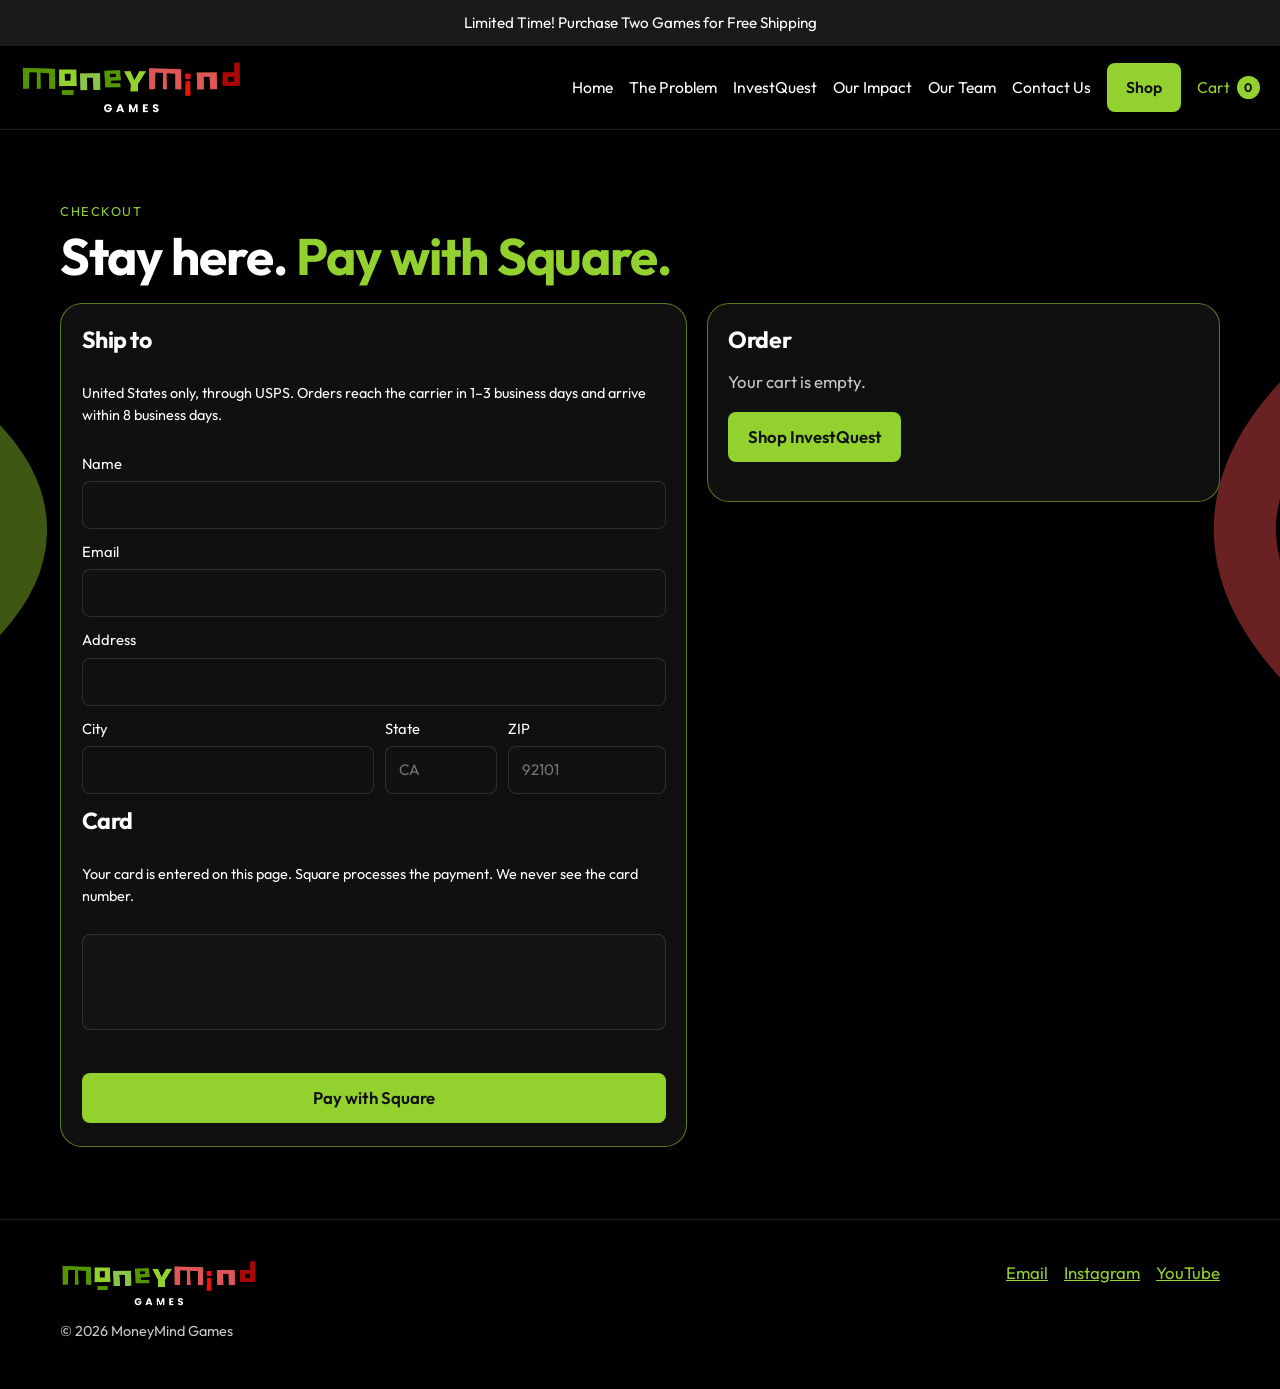
==== checkout.html @ 090707a6 "Add the shop, contact paths, and program photos so this site can replace the live homepage. Co-autho" ====
<!DOCTYPE html>
<html lang="en">
  <head>
    <meta charset="UTF-8" />
    <meta name="viewport" content="width=device-width, initial-scale=1.0" />
    <title>Checkout | MoneyMind Games</title>
    <meta name="description" content="Check out for InvestQuest. Card payment stays on this page and is processed by Square." />
    <link rel="icon" href="assets/favicon.png" />
    <link rel="preconnect" href="https://fonts.googleapis.com" />
    <link rel="preconnect" href="https://fonts.gstatic.com" crossorigin />
    <link href="https://fonts.googleapis.com/css2?family=Outfit:wght@400;600;700&display=swap" rel="stylesheet" />
    <link rel="stylesheet" href="styles.css?v=47" />
  </head>
  <body class="shop">
    <div class="promo">Limited Time! Purchase Two Games for Free Shipping</div>
    <header class="site-header">
      <a class="logo" href="index.html"><img src="assets/logo.png" alt="MoneyMind Games" /></a>
      <button class="nav-toggle" type="button" aria-expanded="false" aria-controls="site-nav">Menu</button>
      <nav class="nav" id="site-nav">
        <a href="index.html">Home</a>
        <a href="the-problem.html">The Problem</a>
        <a href="investquest.html">InvestQuest</a>
        <a href="impact.html">Our Impact</a>
        <a href="our-team.html">Our Team</a>
        <a href="contact.html">Contact Us</a>
        <a class="btn" href="product.html">Shop</a>
        <a class="nav-cart" href="checkout.html" aria-current="page">Cart <span data-cart-count>0</span></a>
      </nav>
    </header>

    <div class="prob-field">
      <svg class="prob-wander" viewBox="0 0 100 100" preserveAspectRatio="none" aria-hidden="true">
        <path class="wander-green" d="M-40 10C16 26 14 48-40 64"/>
        <path class="wander-red" d="M140 4C82 22 84 52 140 70"/>
      </svg>

      <section class="section shop-checkout">
        <div class="wrap">
          <p class="kicker">Checkout</p>
          <h1>Stay here. <span class="green">Pay with Square.</span></h1>
          <div class="checkout-grid" data-checkout>
            <form class="checkout-form" data-checkout-form>
              <h2>Ship to</h2>
              <p class="fine">United States only, through USPS. Orders reach the carrier in 1–3 business days and arrive within 8 business days.</p>
              <label><span>Name</span><input name="name" type="text" required autocomplete="name" /></label>
              <label><span>Email</span><input name="email" type="email" required autocomplete="email" /></label>
              <label><span>Address</span><input name="address" type="text" required autocomplete="address-line1" /></label>
              <div class="checkout-row">
                <label><span>City</span><input name="city" type="text" required autocomplete="address-level2" /></label>
                <label><span>State</span><input name="state" type="text" required maxlength="2" placeholder="CA" autocomplete="address-level1" /></label>
                <label><span>ZIP</span><input name="zip" type="text" required inputmode="numeric" pattern="[0-9]{5}" placeholder="92101" autocomplete="postal-code" /></label>
              </div>
              <h2>Card</h2>
              <p class="fine">Your card is entered on this page. Square processes the payment. We never see the card number.</p>
              <div id="card-container" class="card-container"></div>
              <p class="checkout-status" data-pay-status role="status"></p>
              <button class="btn" type="submit">Pay with Square</button>
            </form>
            <aside class="checkout-summary" data-checkout-summary>
              <h2>Order</h2>
              <div data-summary-body></div>
            </aside>
          </div>
        </div>
      </section>
    </div>

    <footer class="site-footer">
      <div class="wrap footer-row">
        <div>
          <a class="logo" href="index.html"><img src="assets/logo.png" alt="MoneyMind Games" /></a>
          <p class="fine">© 2026 MoneyMind Games</p>
        </div>
        <div class="socials">
          <a href="mailto:gamesmoneymind@gmail.com">Email</a>
          <a href="https://www.instagram.com/moneymindgamesofficial">Instagram</a>
          <a href="https://www.youtube.com/@moneymindgamesofficial">YouTube</a>
        </div>
      </div>
    </footer>
    <script>
      window.MM_SQUARE = { applicationId: "", locationId: "LFPCG9BC6WSPQ" };
    </script>
    <script src="https://web.squarecdn.com/v1/square.js"></script>
    <script src="script.js?v=9"></script>
  </body>
</html>
---- styles.css ----
:root {
  --bg: #000000;
  --fg: #ffffff;
  --muted: #c9c9c9;
  --green: #93d12e;
  --red: #fa5050;
  --card: #141414;
  --line: rgba(255, 255, 255, 0.12);
  --radius: 16px;
  --max: 1120px;
  --header: 84px;
}

* { box-sizing: border-box; }

html { scroll-behavior: smooth; }

body {
  margin: 0;
  background: var(--bg);
  color: var(--fg);
  font-family: "Outfit", "Avenir Next", "Segoe UI", sans-serif;
  font-size: 1.05rem;
  line-height: 1.55;
}

img { max-width: 100%; display: block; }

a { color: inherit; }

.promo {
  background: #1a1a1a;
  text-align: center;
  padding: 0.7rem 1rem;
  font-size: 0.95rem;
}

.site-header {
  position: sticky;
  top: 0;
  z-index: 20;
  display: flex;
  align-items: center;
  justify-content: space-between;
  gap: 1rem;
  min-height: var(--header);
  padding: 0.6rem 1.25rem;
  background: rgba(0, 0, 0, 0.92);
  border-bottom: 1px solid var(--line);
  backdrop-filter: blur(10px);
}

.logo img { height: 52px; width: auto; }

.nav-toggle {
  display: none;
  background: transparent;
  color: var(--fg);
  border: 1px solid var(--line);
  border-radius: 8px;
  padding: 0.45rem 0.7rem;
  font: inherit;
}

.nav {
  display: flex;
  flex-wrap: wrap;
  gap: 0.35rem 1rem;
  align-items: center;
}

.nav a {
  text-decoration: none;
  font-size: 0.98rem;
}

.nav a[aria-current="page"] { color: var(--green); }

.wrap {
  width: min(var(--max), calc(100% - 2rem));
  margin: 0 auto;
}

.hero {
  position: relative;
  padding: 3.5rem 0 4rem;
  overflow: hidden;
}

.hero::before,
.hero::after {
  content: "";
  position: absolute;
  width: 160px;
  height: 160px;
  background: var(--green);
  border-radius: 40% 60% 70% 30%;
  z-index: 0;
  pointer-events: none;
}

.hero::before { top: 70px; left: -50px; transform: rotate(18deg); }
.hero::after { right: -40px; bottom: 40px; width: 120px; height: 180px; border-radius: 60% 40% 30% 70%; }

.hero-inner { position: relative; z-index: 1; text-align: center; }

.hero-photo {
  width: min(760px, 100%);
  margin: 0 auto 2rem;
  border-radius: 22px;
  object-fit: cover;
  aspect-ratio: 16 / 10;
}

.eyebrow {
  letter-spacing: 0.14em;
  text-transform: uppercase;
  font-size: 0.85rem;
  margin: 0 0 0.6rem;
}

h1, h2, h3 { line-height: 1.1; font-weight: 600; letter-spacing: -0.02em; }

h1 { font-size: clamp(2.8rem, 7vw, 5.2rem); margin: 0 0 0.8rem; }

h2 { font-size: clamp(1.8rem, 4vw, 2.8rem); margin: 0 0 0.8rem; }

.lede { font-size: 1.2rem; color: var(--muted); margin: 0 auto 1.4rem; max-width: 40rem; }

.actions { display: flex; gap: 0.75rem; justify-content: center; flex-wrap: wrap; }

.btn {
  display: inline-block;
  background: var(--green);
  color: #111;
  text-decoration: none;
  font-weight: 600;
  border-radius: 8px;
  padding: 0.75rem 1.2rem;
  border: 0;
  font: inherit;
  font-weight: 600;
  cursor: pointer;
}

.btn.ghost {
  background: transparent;
  color: var(--fg);
  border: 1px solid var(--fg);
}

.marquee {
  overflow: hidden;
  background: linear-gradient(90deg, var(--green), var(--red));
  color: #111;
  padding: 0.85rem 0;
  font-weight: 600;
}

.marquee-track {
  display: flex;
  gap: 3rem;
  width: max-content;
  animation: scroll 32s linear infinite;
}

@keyframes scroll {
  from { transform: translateX(0); }
  to { transform: translateX(-50%); }
}

.section { padding: 4.5rem 0; }

.section.alt { background: #0c0c0c; }

.split {
  display: grid;
  grid-template-columns: 1.1fr 0.9fr;
  gap: 2.5rem;
  align-items: center;
}

.split img, .card img, .portrait img {
  border-radius: var(--radius);
  width: 100%;
  object-fit: cover;
}

.kicker { color: var(--green); text-transform: uppercase; letter-spacing: 0.12em; font-size: 0.8rem; margin: 0 0 0.5rem; }

.green { color: var(--green); }

.stats {
  display: grid;
  grid-template-columns: repeat(4, 1fr);
  gap: 1rem;
}

.stat, .card, .person, .policy {
  background: var(--card);
  border-radius: var(--radius);
  padding: 1.25rem;
}

.stat strong {
  display: block;
  font-size: clamp(2rem, 4vw, 3rem);
  color: var(--green);
  line-height: 1;
  margin-bottom: 0.6rem;
}

.stat p, .card p, .person p { margin: 0.4rem 0 0; color: var(--muted); }

.source { display: block; margin-top: 0.7rem; font-size: 0.85rem; color: #9a9a9a; }

.grid-2, .grid-3 { display: grid; gap: 1.25rem; }
.grid-2 { grid-template-columns: 1fr 1fr; }
.grid-3 { grid-template-columns: repeat(3, 1fr); }

.banner {
  min-height: 420px;
  display: grid;
  align-items: end;
  background-size: cover;
  background-position: center;
  border-radius: 0;
  position: relative;
}

.banner .shade {
  background: linear-gradient(transparent, rgba(0, 0, 0, 0.72));
  padding: 4rem 0 2.5rem;
}

.product {
  display: grid;
  grid-template-columns: 1.1fr 0.9fr;
  gap: 2rem;
  align-items: start;
}

.product-main {
  width: 100%;
  border-radius: var(--radius);
  background: #fff;
  aspect-ratio: 1;
  object-fit: contain;
}

.thumbs { display: flex; gap: 0.5rem; margin-top: 0.7rem; flex-wrap: wrap; }

.thumbs button {
  padding: 0;
  border: 2px solid transparent;
  border-radius: 10px;
  background: #fff;
  cursor: pointer;
}

.thumbs button[aria-current="true"] { border-color: var(--green); }

.thumbs img { width: 72px; height: 72px; object-fit: cover; border-radius: 8px; }

.price { font-size: 1.8rem; margin: 0.2rem 0 1rem; }

.video {
  aspect-ratio: 16 / 9;
  width: 100%;
  border: 0;
  border-radius: var(--radius);
  background: #111;
}

.people { display: grid; grid-template-columns: repeat(3, 1fr); gap: 1.25rem; }

.portrait img { aspect-ratio: 1; }

form {
  display: grid;
  gap: 0.8rem;
  max-width: 640px;
}

label { display: grid; gap: 0.35rem; font-size: 0.95rem; }

input, textarea, select {
  font: inherit;
  color: var(--fg);
  background: #111;
  border: 1px solid var(--line);
  border-radius: 8px;
  padding: 0.7rem 0.8rem;
}

.site-footer {
  border-top: 1px solid var(--line);
  padding: 2.5rem 0 2rem;
  color: var(--muted);
}

.site-footer .logo img { height: 46px; }

.footer-row {
  display: flex;
  justify-content: space-between;
  gap: 1.5rem;
  flex-wrap: wrap;
  align-items: start;
}

.socials { display: flex; gap: 1rem; }
.socials a { color: var(--green); }

.fine { font-size: 0.9rem; }

@media (max-width: 860px) {
  .nav-toggle { display: block; }
  .nav {
    display: none;
    position: absolute;
    top: var(--header);
    left: 0;
    right: 0;
    flex-direction: column;
    align-items: flex-start;
    padding: 1rem 1.25rem 1.25rem;
    background: #000;
    border-bottom: 1px solid var(--line);
  }
  .nav.open { display: flex; }
  .site-header { position: sticky; }
  .split, .product, .stats, .grid-2, .grid-3, .people { grid-template-columns: 1fr; }
  .hero::before, .hero::after { opacity: 0.85; }
  .home-hero-grid, .path-row, .story-grid, .award-row, .proof-row { grid-template-columns: 1fr; }
  .metric-row { grid-template-columns: 1fr; }
  .fact-row { grid-template-columns: 1fr 1fr; }
  .product-shots { grid-template-columns: 1fr; }
}

.home { --max: 1160px; }

.home .nav .btn {
  padding: 0.45rem 0.9rem;
  font-size: 0.95rem;
}

.home-hero {
  position: relative;
  padding: 3.2rem 0 2.5rem;
  background: #000 url("assets/flow-lines.png") center / cover no-repeat;
}

.home-hero-grid {
  display: grid;
  grid-template-columns: 1fr 1.05fr;
  gap: 2.5rem;
  align-items: center;
}

.home h1 {
  font-size: clamp(2.3rem, 4.4vw, 3.7rem);
  margin: 0 0 1.25rem;
}

.home .lede {
  margin: 0 0 1.3rem;
  text-align: left;
}

.home .actions { justify-content: flex-start; }

.trust-line {
  display: flex;
  align-items: center;
  flex-wrap: wrap;
  gap: 0.45rem 1rem;
  margin: 1.15rem 0 0;
  color: var(--muted);
  font-size: 1.1rem;
}

.trust-line span {
  display: inline-flex;
  align-items: center;
  gap: 0.5rem;
  white-space: nowrap;
}

.trust-line svg { width: 26px; height: 26px; color: var(--fg); }

.trust-rule {
  width: 1px;
  height: 18px;
  background: rgba(255, 255, 255, 0.28);
}

.photo-slot {
  min-height: 380px;
  border-radius: 20px;
  background: var(--card);
  border: 1px dashed rgba(255, 255, 255, 0.28);
}

img.photo-slot {
  width: 100%;
  height: 100%;
  min-height: 380px;
  object-fit: cover;
  object-position: center 40%;
  border-style: solid;
  display: block;
}

img.photo-slot.photo-slot-light {
  min-height: 0;
  height: auto;
  aspect-ratio: 1 / 1;
  object-fit: cover;
  object-position: center;
  background: #f3f3f3;
}

img.photo-slot.photo-slot-short {
  min-height: 0;
  width: 100%;
  height: auto;
  aspect-ratio: 5 / 3;
  object-fit: cover;
  object-position: center;
  background: #0a0a0a;
}

.path-row {
  display: grid;
  grid-template-columns: repeat(3, 1fr);
  gap: 0.85rem;
}

.path-row a {
  display: flex;
  align-items: center;
  gap: 0.7rem;
  min-height: 108px;
  text-decoration: none;
  border-radius: 22px;
  padding: 0.7rem 1rem 0.7rem 0.85rem;
  font-weight: 600;
  font-size: 1.05rem;
}

.path-icon {
  width: 78px;
  height: 64px;
  flex: none;
  display: grid;
  place-items: center;
}

.path-icon svg { width: 76px; height: 56px; }

.path-label { flex: 1; }

.path-arrow {
  width: 34px;
  height: 34px;
  flex: none;
  display: grid;
  place-items: center;
  border-radius: 50%;
  font-size: 1rem;
}

.path-green {
  background: var(--green);
  color: #111;
}

.path-green .path-arrow { background: #111; color: var(--green); }

.path-red {
  background: #141414;
  color: var(--fg);
  border: 1px solid rgba(250, 80, 80, 0.55);
}

.path-red .path-icon { color: var(--red); }
.path-red .path-arrow { background: var(--red); color: #111; }

.path-row a:hover { filter: brightness(1.08); }

.proof-row {
  display: grid;
  grid-template-columns: 1.5fr 0.9fr;
  gap: 0.85rem;
  margin-top: 0.85rem;
  align-items: stretch;
}

.metric-row {
  display: grid;
  grid-template-columns: repeat(3, 1fr);
  gap: 0.75rem;
  margin: 0;
  background: #141414;
  border-radius: 18px;
  padding: 0.9rem 0.7rem;
}

.metric-row article {
  display: flex;
  align-items: center;
  gap: 0.65rem;
  padding: 0.35rem 0.45rem;
}

.metric-badge {
  width: 56px;
  height: 56px;
  flex: none;
  display: grid;
  place-items: center;
  border-radius: 50%;
}

.metric-badge svg { width: 34px; height: 34px; }

.metric-badge.metric-red { background: rgba(250, 80, 80, 0.16); color: var(--red); }
.metric-badge.metric-green { background: rgba(147, 209, 46, 0.16); color: var(--green); }

.metric-row strong {
  display: block;
  font-size: 1.9rem;
  line-height: 1;
  margin-bottom: 0.3rem;
  white-space: nowrap;
}

.metric-row span {
  color: var(--muted);
  font-size: 0.82rem;
}

.featured-quote {
  position: relative;
  margin: 0;
  background: #141414;
  border-radius: 18px;
  padding: 0.9rem 1rem 1.15rem;
}

.quote-slides { overflow: hidden; }

.quote-track {
  display: flex;
  transition: transform 0.55s cubic-bezier(0.22, 0.8, 0.24, 1);
}

.quote-slide {
  flex: 0 0 100%;
  min-width: 100%;
  display: flex;
  align-items: center;
  gap: 0.85rem;
}

.quote-arrow {
  position: absolute;
  z-index: 2;
  width: 32px;
  height: 32px;
  top: auto;
  bottom: 1.15rem;
  display: grid;
  place-items: center;
  border: 0;
  border-radius: 50%;
  background: var(--green);
  color: #111;
  cursor: pointer;
  opacity: 0;
  pointer-events: none;
  transform: translateY(10px);
  transition: opacity 0.2s ease, transform 0.2s ease;
}

.quote-arrow svg { width: 18px; height: 18px; }

.quote-prev { left: auto; right: 2.85rem; }
.quote-next { right: 0.55rem; }

.featured-quote:hover .quote-arrow,
.featured-quote:focus-within .quote-arrow {
  opacity: 1;
  pointer-events: auto;
  transform: translateY(0);
}

.quote-progress {
  position: absolute;
  left: 1rem;
  right: 1rem;
  bottom: 0.5rem;
  height: 3px;
  border-radius: 99px;
  background: rgba(255, 255, 255, 0.14);
  overflow: hidden;
}

.quote-progress span {
  display: block;
  height: 100%;
  width: 100%;
  background: var(--green);
  transform: scaleX(0);
  transform-origin: left center;
}

.featured-quote.is-playing .quote-progress span {
  animation: quote-fill 5s linear forwards;
}

.featured-quote:hover .quote-progress span,
.featured-quote:focus-within .quote-progress span,
.featured-quote.is-paused .quote-progress span {
  animation-play-state: paused;
}

@keyframes quote-fill {
  to { transform: scaleX(1); }
}

@media (prefers-reduced-motion: reduce) {
  .quote-track { transition: none; }
  .quote-arrow { transition: none; }
  .featured-quote.is-playing .quote-progress span { animation: none; }
  .gap-media img { transition: none; }
  .gap-row article:hover .gap-media img,
  .gap-row article:focus-within .gap-media img { transform: none; }
}

.quote-portrait {
  width: 64px;
  height: 64px;
  flex: none;
  border-radius: 50%;
}

.featured-quote p { margin: 0; font-size: 0.95rem; line-height: 1.35; }

.stars {
  margin-top: 0.35rem !important;
  color: var(--green);
  letter-spacing: 0.12em;
  font-size: 0.8rem;
}

.quote-by {
  margin-top: 0.2rem !important;
  color: var(--muted);
  font-size: 0.82rem !important;
}

.home-paths { padding-bottom: 3rem; }

.home-story,
.home-awards,
.home-close {
  position: relative;
  background: #000 url("assets/flow-lines.png") left center / 140% auto no-repeat;
}

.story-grid > div:last-child {
  background: #000;
  border-radius: 16px;
  padding: 1.25rem 1.4rem;
  position: relative;
  z-index: 1;
}

.home-awards h2,
.home-close h2 {
  background: #000;
  display: inline-block;
  padding: 0.15rem 0.7rem;
}

.home-story { padding: 1rem 0 3.5rem; }

.story-grid {
  display: grid;
  grid-template-columns: 1.05fr 0.95fr;
  gap: 2rem;
  align-items: center;
}

.home-story h2,
.home-product h2,
.home-awards h2,
.home-close h2 {
  font-size: clamp(2rem, 4vw, 3rem);
  margin: 0 0 0.8rem;
}

.home-product {
  background: #f7f7f7;
  color: #111;
  padding: 3.5rem 0;
  text-align: center;
}

.home-product h2 { margin-bottom: 1.4rem; }

.fact-row {
  display: grid;
  grid-template-columns: repeat(4, 1fr);
  gap: 0.75rem;
  text-align: left;
}

.fact-row article {
  background: #fff;
  border-radius: 14px;
  padding: 1rem;
  border: 1px solid rgba(0, 0, 0, 0.06);
}

.fact-row span {
  display: block;
  font-size: 1.35rem;
  font-weight: 700;
  line-height: 1.1;
  margin-bottom: 0.2rem;
}

.fact-red { color: var(--red); }
.fact-green { color: #6ea31d; }

.product-shots {
  display: grid;
  grid-template-columns: repeat(3, 1fr);
  gap: 0.75rem;
  margin-top: 1.25rem;
}

.photo-slot-light {
  min-height: 220px;
  background: #ececec;
  border: 1px dashed rgba(0, 0, 0, 0.28);
}

.product-action { margin: 1.4rem 0 0; }

.home-awards { padding: 3.5rem 0; text-align: center; }

.award-row {
  display: grid;
  grid-template-columns: 1fr 1fr;
  gap: 1rem;
  text-align: left;
  margin-top: 1.2rem;
}

.award-row article {
  background: #141414;
  border-radius: 16px;
  padding: 0.8rem;
}

.award-row h3 { margin: 0.15rem 0; }

.award-row p { margin: 0; color: var(--muted); }

.award-row .place {
  color: var(--green);
  font-weight: 700;
  margin-top: 0.8rem;
}

.photo-slot-short { min-height: 180px; }

.home-close {
  padding: 3rem 0 3.5rem;
  text-align: center;
}

.home-close .actions { justify-content: center; }

.home-close .btn.ghost { background: transparent; }

.problem { --max: 1160px; }

.problem h1,
.problem h2 { font-weight: 700; }

.problem h1 {
  font-size: clamp(2.5rem, 4.6vw, 4.35rem);
  margin: 0;
  text-align: left;
}

.problem h2 {
  font-size: clamp(2rem, 3.6vw, 3.15rem);
  margin: 0 0 1rem;
}

.prob-field { position: relative; }

.prob-wander {
  position: absolute;
  inset: 0;
  width: 100%;
  height: 100%;
  z-index: 0;
  pointer-events: none;
}

.prob-wander path {
  fill: none;
  stroke-linecap: round;
  stroke-width: 4.85vw;
  vector-effect: non-scaling-stroke;
  opacity: 0.42;
}

.wander-green { stroke: var(--green); }
.wander-red { stroke: var(--red); }

.prob-hero,
.prob-early,
.prob-gaps,
.prob-cost {
  position: relative;
  z-index: 1;
}

.prob-hero {
  display: flex;
  flex-direction: column;
  justify-content: center;
  min-height: calc(100svh - var(--header) - 2.8rem);
  padding: 2.5rem 0 5.5rem;
  background:
    linear-gradient(90deg, rgba(0, 0, 0, 0.38) 0%, rgba(0, 0, 0, 0.44) 46%, rgba(0, 0, 0, 0.64) 100%),
    linear-gradient(180deg, rgba(0, 0, 0, 0.58), rgba(0, 0, 0, 0.46) 45%, rgba(0, 0, 0, 0.66)),
    url("assets/problem-hero.webp") center 42% / cover no-repeat;
}

.prob-hero-grid {
  display: grid;
  grid-template-columns: 1.05fr 0.95fr;
  gap: 2.5rem;
  align-items: center;
}

.prob-hero-aside {
  margin: 0;
  color: #f2f2f2;
  font-size: clamp(1.45rem, 2.15vw, 1.85rem);
  line-height: 1.4;
  max-width: none;
  text-shadow: 0 2px 18px rgba(0, 0, 0, 0.55);
}

.prob-scroll {
  position: absolute;
  left: 50%;
  bottom: 1.5rem;
  transform: translateX(-50%);
  display: flex;
  flex-direction: column;
  align-items: center;
  gap: 0.35rem;
  color: var(--muted);
  text-decoration: none;
  letter-spacing: 0.16em;
  text-transform: uppercase;
  font-size: 0.72rem;
}

.prob-scroll svg { width: 22px; height: 22px; color: var(--green); }

.prob-scroll-line {
  width: 1px;
  height: 28px;
  background: rgba(255, 255, 255, 0.35);
}

.pixels-mini {
  position: static;
  display: inline-block;
  width: 14px;
  height: 14px;
  margin-right: 0.35rem;
  vertical-align: -1px;
  color: var(--green);
  background:
    linear-gradient(currentColor, currentColor) 0 0 / 6px 6px no-repeat,
    linear-gradient(currentColor, currentColor) 8px 0 / 6px 6px no-repeat,
    linear-gradient(currentColor, currentColor) 8px 8px / 6px 6px no-repeat;
}

.prob-early { padding: 4.5rem 0 5rem; }

.prob-early-grid {
  display: grid;
  grid-template-columns: 1fr 1fr;
  gap: 3rem;
  align-items: center;
}

.prob-frame {
  min-height: 460px;
  border: 1.5px solid var(--green);
  border-radius: 28px;
  display: flex;
  flex-direction: column;
  align-items: center;
  justify-content: center;
  gap: 0.8rem;
  color: rgba(255, 255, 255, 0.45);
  background:
    radial-gradient(circle at 30% 20%, rgba(147, 209, 46, 0.08), transparent 42%),
    #0c0c0c;
}

img.prob-frame {
  width: 100%;
  display: block;
  object-fit: cover;
  object-position: center 42%;
  padding: 0;
}

.prob-frame svg { width: 54px; height: 54px; }

.prob-frame span {
  letter-spacing: 0.18em;
  text-transform: uppercase;
  font-size: 0.78rem;
}

.prob-early-copy { position: relative; }

.prob-early-copy > p { color: var(--muted); }

.prob-note {
  display: flex;
  align-items: center;
  gap: 0.9rem;
  margin-top: 1.4rem;
  padding: 0.85rem 1rem;
  border: 1.5px solid var(--green);
  border-radius: 14px;
}

.prob-note svg {
  width: 34px;
  height: 34px;
  flex: none;
  color: var(--green);
}

.prob-note p {
  margin: 0;
  color: var(--fg);
  font-weight: 700;
  font-size: 1.05rem;
}

.prob-gaps { padding: 4.5rem 0 5rem; text-align: center; }

.prob-sub {
  margin: 0 auto 1.8rem;
  color: var(--muted);
  max-width: 38rem;
}

.gap-row {
  display: grid;
  grid-template-columns: repeat(3, 1fr);
  gap: 1rem;
  text-align: left;
}

.gap-row article {
  background: #101010;
  border: 1.5px solid rgba(147, 209, 46, 0.75);
  border-radius: 22px;
  padding: 0;
  display: flex;
  flex-direction: column;
  overflow: hidden;
}

.gap-media {
  position: relative;
  aspect-ratio: 16 / 9;
  overflow: hidden;
  background: #141414;
}

.gap-media img {
  width: 100%;
  height: 100%;
  object-fit: cover;
  transform: scale(1);
  transition: transform 0.45s ease;
}

.gap-row article:hover .gap-media img,
.gap-row article:focus-within .gap-media img {
  transform: scale(1.06);
}

.gap-media::after {
  content: "";
  position: absolute;
  inset: 0;
  background: rgba(0, 0, 0, 0.28);
  pointer-events: none;
}

.gap-body {
  display: flex;
  flex-direction: column;
  flex: 1;
  padding: 1.15rem 1.25rem 1.2rem;
}

.gap-num {
  margin: 0 0 0.7rem;
  color: var(--green);
  font-size: 2.4rem;
  font-weight: 700;
  line-height: 1;
}

.gap-row h3 {
  margin: 0 0 0.7rem;
  font-size: 1.25rem;
}

.gap-body > p { margin: 0; color: var(--muted); }

.gap-label {
  position: relative;
  margin-top: auto;
  padding-top: 1.1rem;
  border-top: 1px solid rgba(255, 255, 255, 0.14);
  letter-spacing: 0.14em;
  text-transform: uppercase;
  font-size: 0.72rem;
  color: rgba(255, 255, 255, 0.55);
}

.gap-label::before {
  content: "";
  position: absolute;
  left: 0;
  top: -1px;
  width: 2.4rem;
  height: 2px;
  background: var(--red);
}

.gap-response {
  margin-top: 0.7rem;
  color: var(--green);
  font-weight: 700;
}

.prob-cost { padding: 4.5rem 0 4rem; text-align: center; }

.prob-cost .kicker,
.prob-cost h2 { text-align: center; }

.prob-cost h2 { max-width: 16em; margin-left: auto; margin-right: auto; }

.cost-row {
  display: grid;
  grid-template-columns: repeat(3, 1fr);
  gap: 1rem;
  margin: 2rem 0 3rem;
  text-align: left;
}

.cost-row article {
  background: #101010;
  border-radius: 22px;
  padding: 1.3rem 1.25rem 1.4rem;
  border: 1.5px solid rgba(147, 209, 46, 0.7);
}

.cost-row .cost-red { border-color: rgba(250, 80, 80, 0.75); }

.cost-icon {
  width: 64px;
  height: 64px;
  display: grid;
  place-items: center;
  border-radius: 16px;
  margin-bottom: 1rem;
  color: var(--green);
  background: rgba(147, 209, 46, 0.08);
  border: 1.5px solid rgba(147, 209, 46, 0.45);
}

.cost-red .cost-icon {
  color: var(--red);
  background: rgba(250, 80, 80, 0.08);
  border-color: rgba(250, 80, 80, 0.45);
}

.cost-icon svg { width: 46px; height: 46px; }

.cost-row h3 { margin: 0 0 0.45rem; font-size: 1.35rem; }

.cost-row p { margin: 0; color: var(--muted); }

.prob-bridge { margin-top: 0.4rem; }

.prob-down {
  width: 46px;
  height: 46px;
  margin: 0.4rem auto 0;
  display: grid;
  place-items: center;
  border-radius: 50%;
  border: 1.5px solid var(--green);
  color: var(--green);
  text-decoration: none;
}

.prob-down svg { width: 22px; height: 22px; }

.prob-solution {
  padding: 4.5rem 0 4rem;
  background: #111 url("assets/problem-cards.png") center / cover no-repeat;
}

.solution-panel {
  width: min(740px, 100%);
  background: rgba(8, 8, 8, 0.9);
  border: 1.5px solid var(--green);
  border-radius: 26px;
  padding: 1.8rem 2rem 1.7rem;
}

.solution-panel h2 { max-width: 12em; }

.solution-panel p { color: var(--muted); margin: 0 0 1.3rem; }

.problem .solution-panel .actions { justify-content: flex-start; }

.solution-panel .btn.ghost { background: rgba(0, 0, 0, 0.35); }

.problem-footer {
  background: #000;
  border-top: 0;
  padding: 1.4rem 0 1.5rem;
}

.problem-footer-row {
  display: flex;
  justify-content: space-between;
  align-items: center;
  gap: 1.5rem;
}

.problem-footer .logo img { height: 46px; }

.problem-footer .fine { margin: 0.35rem 0 0; }

.problem-socials {
  display: flex;
  align-items: center;
  gap: 1.35rem;
  padding-left: 1.5rem;
  border-left: 1px solid var(--line);
}

.problem-socials a {
  display: inline-flex;
  align-items: center;
  gap: 0.4rem;
  color: var(--fg);
  text-decoration: none;
}

.problem-socials svg { width: 18px; height: 18px; color: var(--green); }

@media (max-width: 860px) {
  .prob-hero { min-height: 0; padding: 2.2rem 0 2.5rem; }
  .prob-scroll {
    position: static;
    transform: none;
    margin: 1.6rem auto 0;
  }
  .prob-hero-grid,
  .prob-early-grid,
  .gap-row,
  .cost-row { grid-template-columns: 1fr; }
  .prob-frame { min-height: 280px; }
  .problem-footer-row { align-items: flex-start; }
  .problem-socials {
    flex-direction: column;
    align-items: flex-start;
    gap: 0.7rem;
    border-left: 0;
    padding-left: 0;
  }
}

.invest h1,
.invest h2 { font-weight: 700; line-height: 1.05; }

.invest h1 {
  font-size: clamp(2.6rem, 4.8vw, 4.4rem);
  margin: 0;
}

.invest h2 { font-size: clamp(2.2rem, 4.2vw, 3.5rem); margin: 0; }

.iq-hero {
  position: relative;
  display: flex;
  flex-direction: column;
  justify-content: center;
  min-height: calc(100svh - var(--header) - 2.8rem);
  padding: 2.5rem 0 5.5rem;
  background:
    linear-gradient(90deg, rgba(0, 0, 0, 0.62) 0%, rgba(0, 0, 0, 0.48) 48%, rgba(0, 0, 0, 0.66) 100%),
    linear-gradient(180deg, rgba(0, 0, 0, 0.55), rgba(0, 0, 0, 0.42) 46%, rgba(0, 0, 0, 0.68)),
    #111 url("assets/investquest-hero.png") center / cover no-repeat;
}

.iq-hero-grid {
  display: grid;
  grid-template-columns: 1.15fr 0.85fr;
  gap: 2.5rem;
  align-items: center;
}

.iq-aside {
  margin: 0;
  color: #f2f2f2;
  font-size: clamp(1.25rem, 1.8vw, 1.55rem);
  line-height: 1.4;
  text-shadow: 0 2px 16px rgba(0, 0, 0, 0.55);
}

.iq-field { position: relative; }

.iq-fit,
.iq-works,
.iq-learn,
.iq-media,
.iq-close {
  position: relative;
  z-index: 1;
}

.iq-fit { padding: 4.8rem 0 2rem; }

.iq-rule { display: flex; align-items: center; gap: 0.7rem; }
.iq-rule::before {
  content: "";
  width: 1.6rem;
  height: 3px;
  border-radius: 99px;
  background: var(--green);
}

.iq-fit-head,
.iq-learn-head {
  display: grid;
  grid-template-columns: 1.3fr 0.7fr;
  gap: 2rem;
  align-items: end;
  margin-bottom: 2rem;
}

.iq-fit-head p,
.iq-sub { margin: 0.8rem 0 0; color: var(--muted); font-size: 1.15rem; }

.iq-fit-row {
  display: grid;
  grid-template-columns: repeat(3, 1fr);
  gap: 1rem;
}

.iq-fit-row article {
  background: #101010;
  border: 1.5px solid rgba(147, 209, 46, 0.75);
  border-radius: 22px;
  padding: 0.7rem 0.7rem 1.1rem;
  display: flex;
  flex-direction: column;
  gap: 0.9rem;
}

.iq-frame {
  aspect-ratio: 16 / 9;
  border-radius: 14px;
  background: #1b1b1b;
  border: 1px solid rgba(255, 255, 255, 0.08);
  display: grid;
  place-items: center;
  color: rgba(255, 255, 255, 0.45);
  letter-spacing: 0.14em;
  text-transform: uppercase;
  font-size: 0.72rem;
}

img.iq-frame {
  width: 100%;
  display: block;
  object-fit: cover;
  object-position: center 40%;
}

.iq-fit-copy { position: relative; padding: 0 0.45rem; min-height: 7.2rem; }
.iq-fit-copy h3 { margin: 0 0 0.35rem; font-size: 1.45rem; }
.iq-fit-copy p { margin: 0; color: var(--muted); max-width: 16rem; }

.iq-mark {
  position: absolute;
  right: 0.2rem;
  bottom: 0;
  width: 52px;
  height: 52px;
  color: var(--green);
}

.iq-mark-red { color: var(--red); }

.iq-fit-row .iq-btn { margin: 0 0.45rem; align-self: flex-start; }

.iq-btn { border-radius: 999px; }
.iq-btn-red { background: var(--red); color: #fff; }

.iq-works { padding: 4.5rem 0 5.5rem; }

.iq-works-grid {
  display: grid;
  grid-template-columns: 0.9fr 1.1fr;
  gap: 2.5rem;
  align-items: center;
}

.iq-steps {
  list-style: none;
  margin: 1.8rem 0 0;
  padding: 0;
  display: grid;
  gap: 1.35rem;
}

.iq-steps li {
  display: grid;
  grid-template-columns: auto 1fr auto;
  gap: 0.9rem;
  align-items: center;
}

.iq-num {
  width: 46px;
  height: 46px;
  border-radius: 50%;
  display: grid;
  place-items: center;
  background: var(--green);
  color: #111;
  font-weight: 700;
  font-size: 1.25rem;
}

.iq-num-red { background: var(--red); color: #fff; }

.iq-steps h3 { margin: 0 0 0.15rem; font-size: 1.2rem; }
.iq-steps p { margin: 0; color: var(--muted); font-size: 0.98rem; }
.iq-steps svg { width: 58px; height: 58px; color: #fff; }

.iq-video-wrap { position: relative; }

.iq-screen {
  border: 2px solid var(--green);
  border-radius: 22px;
  overflow: hidden;
  background: #000;
  aspect-ratio: 16 / 10;
}

.iq-screen iframe { width: 100%; height: 100%; border: 0; display: block; }

.iq-learn { padding: 2rem 0 2.5rem; }

.iq-media { padding: 1.5rem 0 3.5rem; }
.iq-media h2 { margin-bottom: 1.4rem; }

.iq-media-row {
  display: grid;
  grid-template-columns: repeat(3, 1fr);
  gap: 1rem;
}

.iq-media-row h3 { margin: 0.85rem 0 0; font-size: 1.2rem; }

.iq-close-frame {
  align-self: stretch;
  aspect-ratio: auto;
  height: auto;
  min-height: 240px;
}

img.iq-frame.iq-close-frame {
  width: 100%;
  min-height: 320px;
  object-fit: contain;
  object-position: center;
  background: #f4f4f4;
}

.iq-badge {
  justify-self: end;
  margin: 0;
  background: #141414;
  border-radius: 14px;
  padding: 0.85rem 1rem;
  font-weight: 700;
  font-size: 1.15rem;
  line-height: 1.25;
  transform: rotate(3deg);
}

.iq-path {
  position: relative;
  display: grid;
  grid-template-columns: repeat(5, 1fr);
  gap: 0.8rem;
  text-align: center;
  margin-top: 1rem;
}

.iq-path::before {
  content: "";
  position: absolute;
  left: 8%;
  right: 8%;
  top: 106px;
  height: 3px;
  background: var(--green);
  border-radius: 99px;
}

.iq-path article { position: relative; z-index: 1; }
.iq-path h3 { margin: 0.7rem 0 0.25rem; font-size: 1.15rem; }
.iq-path p { margin: 0 auto; color: var(--muted); font-size: 0.92rem; max-width: 12rem; }

.iq-blob {
  width: 92px;
  height: 84px;
  margin: 0 auto 0.7rem;
  display: grid;
  place-items: center;
  background: var(--green);
  color: #111;
  border-radius: 46% 54% 48% 52%;
}

.iq-blob svg { width: 48px; height: 48px; }
.iq-blob-red { background: var(--red); color: #fff; }

.iq-dot {
  width: 28px;
  height: 28px;
  margin: 0 auto;
  display: grid;
  place-items: center;
  border-radius: 50%;
  background: #fff;
  color: #111;
  font-weight: 700;
  font-size: 0.85rem;
}

.iq-close { padding: 1rem 0 4.5rem; }

.iq-close-panel {
  background: #141414;
  border-radius: 28px;
  padding: 2.2rem 2rem;
  display: grid;
  grid-template-columns: 1.05fr 0.95fr;
  gap: 2rem;
  align-items: center;
}

.iq-close-panel p { margin: 0.8rem 0 0; color: var(--muted); font-size: 1.15rem; }

.iq-actions { display: flex; flex-wrap: wrap; gap: 0.7rem; margin-top: 1.3rem; }

.iq-facts {
  list-style: none;
  display: flex;
  flex-wrap: wrap;
  gap: 0.9rem 1.2rem;
  margin: 1.3rem 0 0;
  padding: 0;
  color: var(--fg);
  font-weight: 600;
}

.iq-facts li { display: inline-flex; align-items: center; gap: 0.4rem; }
.iq-facts svg { width: 22px; height: 22px; color: var(--green); }
.iq-facts .iq-class { width: 26px; height: 22px; }

@media (max-width: 860px) {
  .iq-hero { min-height: 0; padding: 2.2rem 0 2.5rem; }
  .iq-hero .prob-scroll { position: static; transform: none; margin: 1.6rem auto 0; }
  .iq-hero-grid,
  .iq-fit-head,
  .iq-learn-head,
  .iq-works-grid,
  .iq-fit-row,
  .iq-close-panel,
  .iq-media-row,
  .iq-path { grid-template-columns: 1fr; }
  .iq-badge { justify-self: start; transform: none; }
  .iq-path::before { display: none; }
  .iq-fit-copy { min-height: 0; }
  .iq-mark { position: static; display: block; margin-top: 0.6rem; }
}

.impact h1,
.impact h2 { font-weight: 700; line-height: 0.98; }

.impact h1 {
  font-size: clamp(2.5rem, 4.6vw, 4.35rem);
  margin: 0;
}

.impact-hero {
  position: relative;
  background:
    linear-gradient(90deg, rgba(0, 0, 0, 0.72) 0%, rgba(0, 0, 0, 0.55) 46%, rgba(0, 0, 0, 0.7) 100%),
    linear-gradient(180deg, rgba(0, 0, 0, 0.62), rgba(0, 0, 0, 0.5) 42%, rgba(0, 0, 0, 0.72)),
    url("assets/impact-banner.jpg") center 42% / cover no-repeat;
}

.impact-stage {
  position: relative;
  z-index: 1;
  overflow-x: clip;
  padding: 4.2rem 0 3.6rem;
}

.impact-panel {
  display: none;
  grid-template-columns: 0.86fr 1.14fr;
  gap: 2.2rem 2.8rem;
  align-items: stretch;
}

.impact-panel:not([hidden]) { display: grid; }

.impact-kicker {
  margin: 0 0 0.85rem;
  color: #ececec;
  letter-spacing: 0.2em;
  text-transform: uppercase;
  font-size: 0.78rem;
  font-weight: 600;
}

.impact-copy { position: relative; display: flex; flex-direction: column; min-width: 0; }

.impact-copy h2 {
  margin: 0;
  max-width: 8.2em;
  font-size: clamp(3.1rem, 5.4vw, 5rem);
  letter-spacing: -0.03em;
}

.impact-copy > p:not(.impact-kicker):not(.impact-index) {
  margin: 1.15rem 0 0;
  max-width: 28rem;
  color: #e7e7e7;
  font-size: 1.12rem;
}

.impact-index {
  position: relative;
  z-index: 1;
  width: fit-content;
  margin: auto 0 0;
  padding-top: 1.4rem;
  color: var(--green);
  font-size: clamp(7.8rem, 14vw, 10.8rem);
  font-weight: 700;
  line-height: 0.78;
  letter-spacing: -0.05em;
}

.impact-photos {
  position: relative;
  display: grid;
  grid-template-columns: 1fr 1fr;
  gap: 0.9rem;
  min-width: 0;
}

.impact-photo {
  position: relative;
  z-index: 1;
  aspect-ratio: 1.12 / 1;
  display: grid;
  place-items: center;
  border-radius: 22px;
  background: #242424;
  color: rgba(255, 255, 255, 0.78);
  text-align: center;
  letter-spacing: 0.16em;
  text-transform: uppercase;
  font-size: 0.78rem;
  font-weight: 600;
  line-height: 1.35;
}

.impact-photo img {
  position: absolute;
  inset: 0;
  width: 100%;
  height: 100%;
  object-fit: cover;
  object-position: center 40%;
  border-radius: inherit;
}

.impact-sticker {
  position: absolute;
  z-index: 2;
  background: var(--green);
  color: #141414;
  font-weight: 700;
  font-size: 1.65rem;
  letter-spacing: 0;
  text-transform: none;
  line-height: 1;
  padding: 0.7rem 1.05rem;
  border-radius: 12px;
}

.impact-sticker.at-a { top: -0.95rem; left: -0.45rem; transform: rotate(-8deg); }
.impact-sticker.at-b { top: -1rem; right: -0.2rem; transform: rotate(7deg); }
.impact-sticker.at-c { bottom: -0.95rem; left: -0.35rem; transform: rotate(-6deg); }

.impact-scribble {
  position: absolute;
  pointer-events: none;
}

.impact-scribble-loop {
  z-index: 2;
  width: 84px;
  right: -28px;
  bottom: -28px;
  color: var(--red);
}

#impact-panel-0 .impact-photo:nth-child(1) { background: #2a5a32; }
#impact-panel-0 .impact-photo:nth-child(2) { background: #3e7a40; }
#impact-panel-0 .impact-photo:nth-child(3) { background: #1e4630; }
#impact-panel-0 .impact-photo:nth-child(4) { background: #4d8f4a; }

#impact-panel-1 .impact-photo:nth-child(1) { background: #1d4e78; }
#impact-panel-1 .impact-photo:nth-child(2) { background: #2f6ea3; }
#impact-panel-1 .impact-photo:nth-child(3) { background: #163a5c; }
#impact-panel-1 .impact-photo:nth-child(4) { background: #4a8ec4; }

#impact-panel-2 .impact-photo:nth-child(1) { background: #7a3040; }
#impact-panel-2 .impact-photo:nth-child(2) { background: #a34548; }
#impact-panel-2 .impact-photo:nth-child(3) { background: #5c2434; }
#impact-panel-2 .impact-photo:nth-child(4) { background: #c46a4a; }

.impact-switch {
  display: flex;
  align-items: center;
  justify-content: center;
  gap: 0.85rem;
  margin-top: 2.6rem;
}

.impact-switch [role="tab"] {
  display: inline-flex;
  align-items: center;
  gap: 0.55rem;
  padding: 0;
  border: 0;
  background: transparent;
  color: #cfcfcf;
  font: inherit;
  font-weight: 600;
  cursor: pointer;
}

.impact-dot {
  width: 34px;
  height: 34px;
  display: grid;
  place-items: center;
  border-radius: 50%;
  background: #d5d5d5;
  color: #3a3a3a;
  font-size: 0.72rem;
  font-weight: 700;
}

.impact-switch [aria-selected="true"] { color: #fff; }

.impact-switch [aria-selected="true"] .impact-dot {
  background: var(--green);
  color: #141414;
}

.impact-label { position: relative; }

.impact-switch [aria-selected="true"] .impact-label {
  text-decoration: underline;
  text-decoration-color: var(--green);
  text-decoration-thickness: 2px;
  text-underline-offset: 5px;
}

.impact-rail {
  position: relative;
  flex: 1 1 4.5rem;
  max-width: 7.5rem;
  height: 28px;
  padding: 0;
  border: 0;
  background: transparent;
  cursor: pointer;
}

.impact-rail::before {
  content: "";
  position: absolute;
  left: 0;
  right: 0;
  top: 50%;
  height: 2px;
  transform: translateY(-50%);
  background: rgba(255, 255, 255, 0.38);
}

.impact-rail span {
  position: absolute;
  left: 0;
  top: 50%;
  height: 2px;
  width: 0;
  transform: translateY(-50%);
  background: var(--green);
}

.impact-rail.is-filled span { width: 100%; }
.impact-rail.is-filling span { animation: impact-fill 7s linear forwards; }

.impact-stage.is-paused .impact-rail.is-filling span { animation-play-state: paused; }

.impact-stage .wrap { position: relative; }

.impact-panel.is-leave {
  position: absolute;
  inset: 0 0 auto;
  z-index: 2;
  display: grid;
  width: 100%;
  pointer-events: none;
}

.impact-panel.is-leave .impact-copy { visibility: hidden; }

.impact-panel.is-leave .impact-photos {
  animation: impact-out 0.34s cubic-bezier(0.4, 0, 1, 1) forwards;
}

.impact-panel.is-enter .impact-photos {
  animation: impact-in 0.34s cubic-bezier(0.16, 0.84, 0.32, 1);
}

@keyframes impact-out {
  from { transform: translateX(0); }
  to { transform: translateX(112%); }
}

@keyframes impact-in {
  from { transform: translateX(-112%); }
  to { transform: translateX(0); }
}

@keyframes impact-fill {
  from { width: 0; }
  to { width: 100%; }
}

@media (prefers-reduced-motion: reduce) {
  .impact-rail.is-filling span,
  .impact-panel.is-leave .impact-photos,
  .impact-panel.is-enter .impact-photos { animation: none; }
}

@media (max-width: 860px) {
  .impact-hero { min-height: 0; padding: 2.2rem 0 2.5rem; }
  .impact-hero .prob-scroll { position: static; transform: none; margin: 1.6rem auto 0; }
  .impact-panel:not([hidden]) { grid-template-columns: 1fr; }
  .impact-copy h2 { max-width: none; }
  .impact-index { font-size: 7.6rem; }
  .impact-switch {
    flex-wrap: nowrap;
    justify-content: flex-start;
    overflow-x: auto;
    gap: 0.65rem;
    padding-bottom: 0.35rem;
  }
  .impact-switch [role="tab"] { flex: none; font-size: 0.95rem; }
  .impact-rail { flex: 1 0 2.4rem; max-width: 3.4rem; }
  .impact-dot { width: 30px; height: 30px; }
}

.team h1,
.team h2 { font-weight: 700; line-height: 1.05; }

.team h1 {
  font-size: clamp(2.6rem, 4.8vw, 4.4rem);
  margin: 0 0 0.8rem;
}

.team h2 { font-size: clamp(2.2rem, 4.2vw, 3.5rem); margin: 0 0 0.8rem; }

.team-hero,
.team-mission,
.team-officers {
  position: relative;
  z-index: 1;
}

.team-hero-grid {
  display: grid;
  grid-template-columns: 1.05fr 0.95fr;
  gap: 2.5rem;
  align-items: center;
}

.team-hero-grid img {
  width: 100%;
  border-radius: 22px;
  object-fit: cover;
}

.team-hero-grid p:last-child {
  margin: 0;
  color: #f2f2f2;
  font-size: 1.15rem;
  line-height: 1.45;
  max-width: 36rem;
}

.team .people { grid-template-columns: repeat(2, minmax(0, 360px)); }

.person h3 a {
  text-decoration: underline;
  text-underline-offset: 0.16em;
}

.person h3 a:hover { color: var(--green); }

@media (max-width: 860px) {
  .team-hero-grid,
  .team .people { grid-template-columns: 1fr; }
}

.ig-feed { margin-top: 2.6rem; }

.ig-feed-head {
  display: flex;
  align-items: baseline;
  justify-content: space-between;
  gap: 1rem;
  margin-bottom: 0.9rem;
}

.ig-feed-head a {
  color: var(--green);
  font-weight: 600;
  text-decoration: none;
}

.ig-viewport { overflow: hidden; }

.ig-track {
  display: flex;
  gap: 0.9rem;
  transition: transform 0.55s ease;
}

.ig-card {
  flex: 0 0 calc((100% - 1.8rem) / 3);
  border-radius: 16px;
  overflow: hidden;
}

.ig-card img {
  width: 100%;
  aspect-ratio: 1;
  object-fit: cover;
}

.ig-controls {
  display: flex;
  justify-content: flex-end;
  gap: 0.5rem;
  margin-top: 0.85rem;
}

.ig-controls button {
  width: 38px;
  height: 38px;
  display: grid;
  place-items: center;
  border-radius: 999px;
  border: 1px solid var(--line);
  background: transparent;
  color: var(--fg);
  cursor: pointer;
}

.ig-controls button:hover { border-color: var(--green); color: var(--green); }

.ig-controls svg { width: 18px; height: 18px; }

@media (max-width: 860px) {
  .ig-card { flex-basis: 100%; }
}

@media (prefers-reduced-motion: reduce) {
  .ig-track { transition: none; }
}

.contact { --max: 1160px; }

.contact h1,
.contact h2 { font-weight: 700; line-height: 1.05; }

.contact h1 {
  font-size: clamp(2.6rem, 4.8vw, 4.4rem);
  margin: 0;
}

.contact h2 { font-size: clamp(2rem, 3.6vw, 3rem); margin: 0 0 0.8rem; }

.contact-hero,
.contact-stage {
  position: relative;
  z-index: 1;
}

.contact-hero { padding-bottom: 1.2rem; }

.contact-hero-grid {
  display: grid;
  grid-template-columns: 1.15fr 0.85fr;
  gap: 2rem;
  align-items: end;
}

.contact-hero-grid > p {
  margin: 0;
  color: #f2f2f2;
  font-size: clamp(1.15rem, 1.7vw, 1.4rem);
  line-height: 1.4;
}

.contact-stage { padding-top: 0.4rem; }

.contact-roles {
  display: grid;
  grid-template-columns: repeat(4, 1fr);
  gap: 0.75rem;
}

.contact-role {
  display: flex;
  flex-direction: column;
  align-items: flex-start;
  gap: 0.35rem;
  min-height: 168px;
  padding: 1rem 1rem 1.1rem;
  text-align: left;
  color: inherit;
  font: inherit;
  background: #101010;
  border: 1.5px solid rgba(255, 255, 255, 0.14);
  border-radius: 18px;
  cursor: pointer;
}

.contact-role-kicker {
  color: var(--green);
  text-transform: uppercase;
  letter-spacing: 0.12em;
  font-size: 0.72rem;
  font-weight: 600;
}

.contact-role-red .contact-role-kicker { color: var(--red); }

.contact-role-title {
  font-size: 1.45rem;
  font-weight: 700;
  letter-spacing: -0.02em;
  line-height: 1.1;
}

.contact-role-line {
  color: var(--muted);
  font-size: 0.95rem;
  line-height: 1.4;
}

.contact-role[aria-selected="true"] {
  border-color: var(--green);
  background: #161616;
}

.contact-role-red[aria-selected="true"] { border-color: var(--red); }

.contact-role:focus-visible {
  outline: 2px solid var(--green);
  outline-offset: 3px;
}

.contact-empty,
.contact-panel {
  margin-top: 1rem;
  background: #101010;
  border: 1.5px solid rgba(147, 209, 46, 0.55);
  border-radius: 22px;
  padding: 1.4rem 1.4rem 1.5rem;
}

.contact-empty { max-width: 40rem; }

.contact-empty p:last-child { margin-bottom: 0; }

.contact-empty a,
.contact-brief a { color: var(--green); }

.contact-panel[hidden] { display: none; }

.contact-panel {
  display: grid;
  grid-template-columns: 0.86fr 1.14fr;
  gap: 2rem 2.4rem;
  align-items: start;
}

.contact-brief p { color: #e7e7e7; }

.contact-brief ul {
  margin: 1.1rem 0 0;
  padding: 0;
  list-style: none;
  display: grid;
  gap: 0.55rem;
}

.contact-brief li {
  position: relative;
  padding-left: 1rem;
  color: var(--muted);
}

.contact-brief li::before {
  content: "";
  position: absolute;
  left: 0;
  top: 0.55em;
  width: 0.4rem;
  height: 0.4rem;
  border-radius: 50%;
  background: var(--green);
}

.contact-panel form {
  display: grid;
  gap: 0.75rem;
  max-width: none;
}

.contact-panel label span { font-size: 0.92rem; }

.contact-panel input,
.contact-panel textarea,
.contact-panel select { width: 100%; }

.contact-panel select {
  appearance: none;
  background-image: linear-gradient(45deg, transparent 50%, var(--green) 50%), linear-gradient(135deg, var(--green) 50%, transparent 50%);
  background-position: calc(100% - 18px) 1.05em, calc(100% - 12px) 1.05em;
  background-size: 6px 6px, 6px 6px;
  background-repeat: no-repeat;
}

.contact-actions {
  display: flex;
  flex-wrap: wrap;
  gap: 0.7rem;
}

.contact-panel .fine { margin: 0; }

.contact-panel .btn { text-align: center; }

@media (max-width: 860px) {
  .contact-hero-grid,
  .contact-roles,
  .contact-panel { grid-template-columns: 1fr; }
  .contact-role { min-height: 0; }
}

.shop { --max: 1160px; }

.shop h1,
.shop h2 { font-weight: 700; line-height: 1.05; }

.shop h1 {
  font-size: clamp(2.1rem, 4vw, 3.2rem);
  margin: 0 0 0.45rem;
}

.shop-buy,
.shop-policies,
.shop-checkout {
  position: relative;
  z-index: 1;
}

.shop-buy { padding-bottom: 1.5rem; }

.shop .price {
  color: var(--green);
  font-size: clamp(2rem, 4vw, 2.6rem);
  font-weight: 700;
  margin: 0.2rem 0 0.7rem;
}

.shop-ship { margin: 0 0 0.8rem; }

.shop-add {
  display: flex;
  flex-wrap: wrap;
  gap: 0.75rem;
  align-items: center;
  margin: 1.2rem 0 0.45rem;
}

.qty {
  display: inline-flex;
  align-items: center;
  border: 1px solid var(--line);
  border-radius: 8px;
  overflow: hidden;
}

.qty button {
  width: 42px;
  height: 42px;
  border: 0;
  background: #141414;
  color: var(--fg);
  font: inherit;
  font-size: 1.3rem;
  cursor: pointer;
}

.qty input {
  width: 3.2rem;
  border: 0;
  border-radius: 0;
  text-align: center;
  background: #0c0c0c;
  padding: 0.55rem 0.2rem;
}

.qty input::-webkit-outer-spin-button,
.qty input::-webkit-inner-spin-button { appearance: none; margin: 0; }

.shop-policies { padding-top: 0.5rem; }

.shop-policies h2 { font-size: 1.35rem; margin: 0 0 0.45rem; }

.nav-cart {
  display: inline-flex;
  align-items: center;
  gap: 0.4rem;
  border: 0;
  background: transparent;
  color: inherit;
  font: inherit;
  text-decoration: none;
  cursor: pointer;
}

.nav-cart span,
.cart-count {
  display: inline-grid;
  place-items: center;
  min-width: 1.45rem;
  height: 1.45rem;
  padding: 0 0.3rem;
  border-radius: 99px;
  background: var(--green);
  color: #111;
  font-size: 0.78rem;
  font-weight: 700;
}

.cart-drawer[hidden] { display: none; }

.cart-drawer {
  position: fixed;
  inset: 0;
  z-index: 40;
}

.cart-backdrop {
  position: absolute;
  inset: 0;
  border: 0;
  background: rgba(0, 0, 0, 0.55);
  cursor: pointer;
}

.cart-panel {
  position: absolute;
  top: 0;
  right: 0;
  width: min(420px, 100%);
  height: 100%;
  overflow: auto;
  background: #101010;
  border-left: 1px solid var(--line);
  padding: 1.2rem 1.2rem 2rem;
}

.cart-panel-head {
  display: flex;
  justify-content: space-between;
  align-items: center;
  gap: 1rem;
}

.cart-panel-head h2 { margin: 0; font-size: 1.6rem; }

.cart-panel-head button {
  width: 36px;
  height: 36px;
  border: 0;
  border-radius: 8px;
  background: transparent;
  color: var(--fg);
  font-size: 1.6rem;
  cursor: pointer;
}

.cart-line {
  display: grid;
  grid-template-columns: 84px 1fr;
  gap: 0.8rem;
  margin: 1.2rem 0;
}

.cart-line img {
  width: 84px;
  height: 84px;
  object-fit: cover;
  border-radius: 10px;
  background: #fff;
}

.cart-line p { margin: 0.2rem 0 0.55rem; color: var(--muted); }

.cart-totals {
  display: grid;
  gap: 0.4rem;
  margin: 0.4rem 0 1rem;
}

.cart-totals div {
  display: flex;
  justify-content: space-between;
  gap: 1rem;
}

.cart-empty { color: var(--muted); }

.checkout-grid {
  display: grid;
  grid-template-columns: 1.1fr 0.9fr;
  gap: 1.2rem;
  align-items: start;
  margin-top: 1.2rem;
}

.checkout-form,
.checkout-summary {
  background: #101010;
  border: 1.5px solid rgba(147, 209, 46, 0.55);
  border-radius: 22px;
  padding: 1.3rem 1.3rem 1.4rem;
}

.checkout-form { display: grid; gap: 0.75rem; }

.checkout-form h2,
.checkout-summary h2 { font-size: 1.45rem; margin: 0.2rem 0; }

.checkout-form label span { font-size: 0.92rem; }

.checkout-form input,
.checkout-form select { width: 100%; }

.checkout-row {
  display: grid;
  grid-template-columns: 1.3fr 0.5fr 0.7fr;
  gap: 0.7rem;
}

.card-container {
  min-height: 96px;
  border: 1px solid var(--line);
  border-radius: 8px;
  padding: 0.7rem;
  background: #141414;
}

.checkout-status { min-height: 1.2rem; margin: 0; color: var(--muted); }

.checkout-summary .cart-line { margin-top: 0.4rem; }

@media (max-width: 860px) {
  .checkout-grid,
  .checkout-row { grid-template-columns: 1fr; }
}
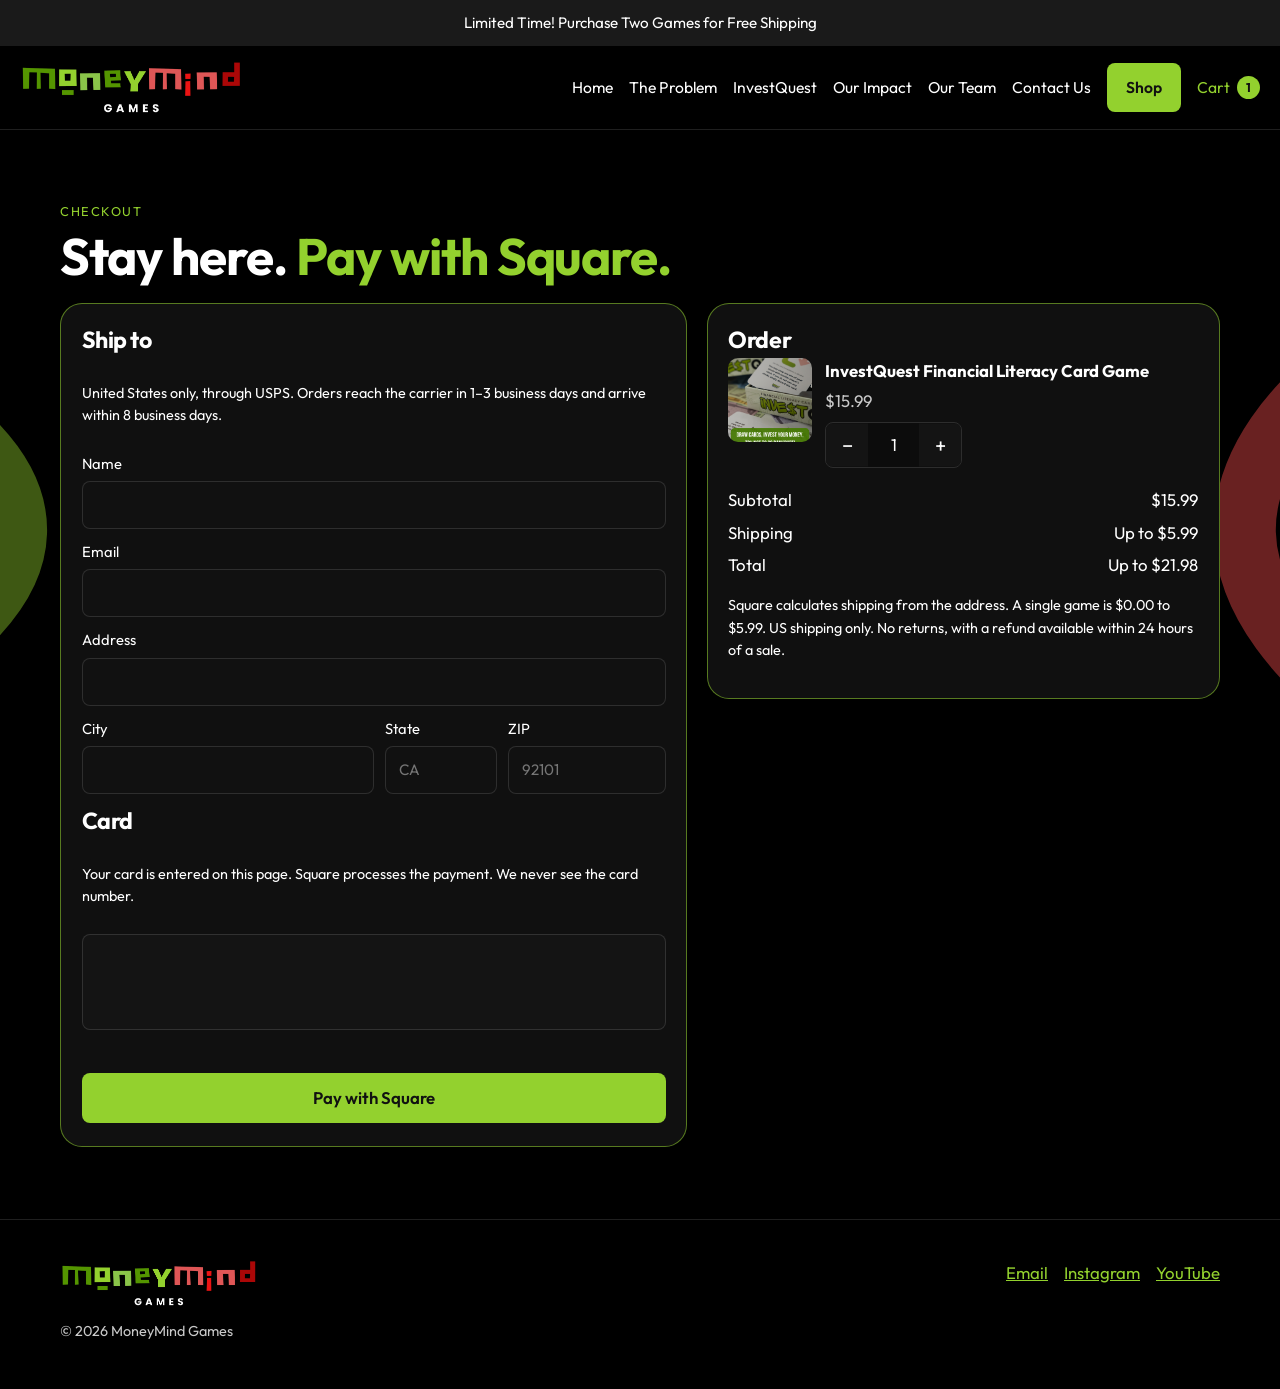
==== commit a8c779a9: "Create a Square order from checkout so the card charge shows up in the Square account. Co-authored-b" ====
--- a/checkout.html
+++ b/checkout.html
@@ -79,9 +79,13 @@
       </div>
     </footer>
     <script>
-      window.MM_SQUARE = { applicationId: "", locationId: "LFPCG9BC6WSPQ" };
+      window.MM_SQUARE = {
+        applicationId: "sq0idp-RGlrwHEkjAgcFKSRgft-Yw",
+        locationId: "LFPCG9BC6WSPQ",
+        payUrl: "https://moneymind-pay.hail-voyage.workers.dev"
+      };
     </script>
     <script src="https://web.squarecdn.com/v1/square.js"></script>
-    <script src="script.js?v=9"></script>
+    <script src="script.js?v=13"></script>
   </body>
 </html>
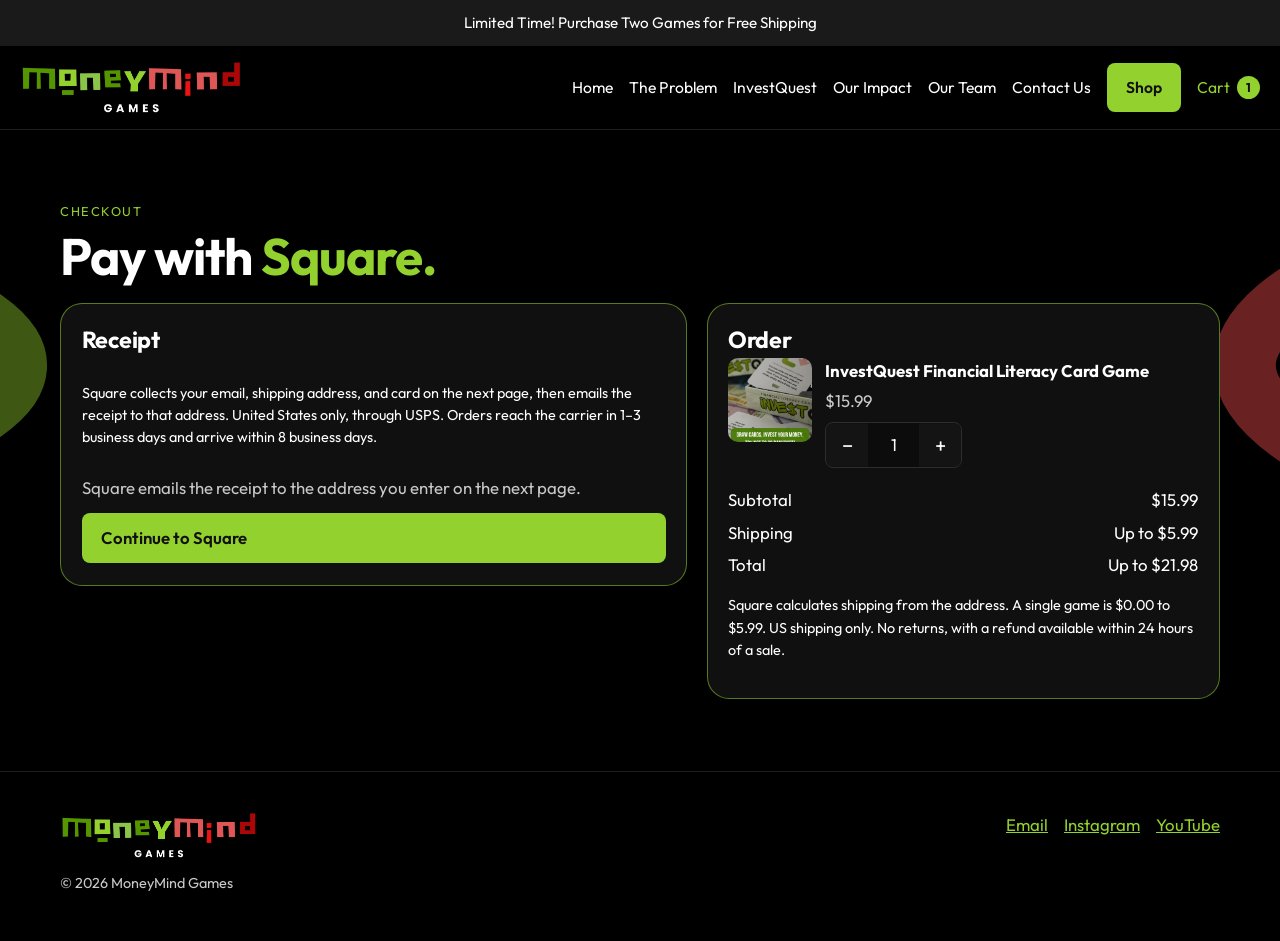
==== commit 1212fa32: "Send checkout through Square so the customer receipt email comes from Square. Co-authored-by: Cursor" ====
--- a/checkout.html
+++ b/checkout.html
@@ -4,7 +4,7 @@
     <meta charset="UTF-8" />
     <meta name="viewport" content="width=device-width, initial-scale=1.0" />
     <title>Checkout | MoneyMind Games</title>
-    <meta name="description" content="Check out for InvestQuest. Card payment stays on this page and is processed by Square." />
+    <meta name="description" content="Check out for InvestQuest on Square. Square emails the receipt to the address you enter." />
     <link rel="icon" href="assets/favicon.png" />
     <link rel="preconnect" href="https://fonts.googleapis.com" />
     <link rel="preconnect" href="https://fonts.gstatic.com" crossorigin />
@@ -37,24 +37,13 @@
       <section class="section shop-checkout">
         <div class="wrap">
           <p class="kicker">Checkout</p>
-          <h1>Stay here. <span class="green">Pay with Square.</span></h1>
+          <h1>Pay with <span class="green">Square.</span></h1>
           <div class="checkout-grid" data-checkout>
             <form class="checkout-form" data-checkout-form>
-              <h2>Ship to</h2>
-              <p class="fine">United States only, through USPS. Orders reach the carrier in 1–3 business days and arrive within 8 business days.</p>
-              <label><span>Name</span><input name="name" type="text" required autocomplete="name" /></label>
-              <label><span>Email</span><input name="email" type="email" required autocomplete="email" /></label>
-              <label><span>Address</span><input name="address" type="text" required autocomplete="address-line1" /></label>
-              <div class="checkout-row">
-                <label><span>City</span><input name="city" type="text" required autocomplete="address-level2" /></label>
-                <label><span>State</span><input name="state" type="text" required maxlength="2" placeholder="CA" autocomplete="address-level1" /></label>
-                <label><span>ZIP</span><input name="zip" type="text" required inputmode="numeric" pattern="[0-9]{5}" placeholder="92101" autocomplete="postal-code" /></label>
-              </div>
-              <h2>Card</h2>
-              <p class="fine">Your card is entered on this page. Square processes the payment. We never see the card number.</p>
-              <div id="card-container" class="card-container"></div>
+              <h2>Receipt</h2>
+              <p class="fine">Square collects your email, shipping address, and card on the next page, then emails the receipt to that address. United States only, through USPS. Orders reach the carrier in 1–3 business days and arrive within 8 business days.</p>
               <p class="checkout-status" data-pay-status role="status"></p>
-              <button class="btn" type="submit">Pay with Square</button>
+              <a class="btn" data-square-checkout href="https://square.link/u/TSZvzZwI">Continue to Square</a>
             </form>
             <aside class="checkout-summary" data-checkout-summary>
               <h2>Order</h2>
@@ -79,13 +68,15 @@
       </div>
     </footer>
     <script>
-      window.MM_SQUARE = {
-        applicationId: "sq0idp-RGlrwHEkjAgcFKSRgft-Yw",
-        locationId: "LFPCG9BC6WSPQ",
-        payUrl: "https://moneymind-pay.hail-voyage.workers.dev"
+      window.MM_CHECKOUT_LINKS = {
+        1: "https://square.link/u/TSZvzZwI",
+        2: "https://square.link/u/iPm5gs2K",
+        3: "https://square.link/u/oSJdR8mw",
+        4: "https://square.link/u/jOt5k9h1",
+        5: "https://square.link/u/sSgTmJex",
+        6: "https://square.link/u/LDAVmmrl"
       };
     </script>
-    <script src="https://web.squarecdn.com/v1/square.js"></script>
-    <script src="script.js?v=13"></script>
+    <script src="script.js?v=15"></script>
   </body>
 </html>
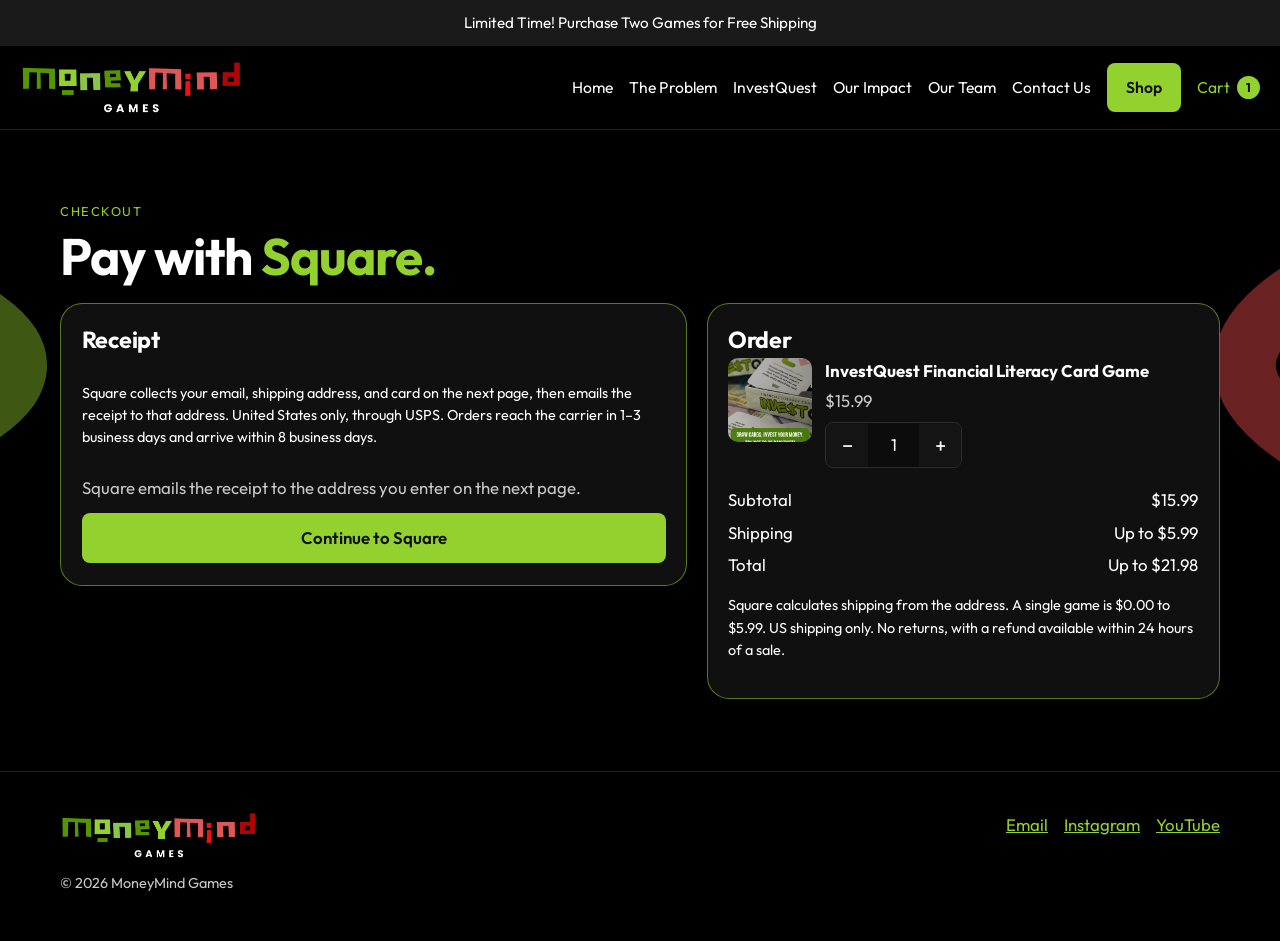
==== commit 6a55f950: "Open a new Square checkout on every click so a used link cannot send the buyer back to the site. Co-" ====
--- a/checkout.html
+++ b/checkout.html
@@ -43,7 +43,7 @@
               <h2>Receipt</h2>
               <p class="fine">Square collects your email, shipping address, and card on the next page, then emails the receipt to that address. United States only, through USPS. Orders reach the carrier in 1–3 business days and arrive within 8 business days.</p>
               <p class="checkout-status" data-pay-status role="status"></p>
-              <a class="btn" data-square-checkout href="https://square.link/u/TSZvzZwI">Continue to Square</a>
+              <button class="btn" type="button" data-square-checkout>Continue to Square</button>
             </form>
             <aside class="checkout-summary" data-checkout-summary>
               <h2>Order</h2>
@@ -67,16 +67,7 @@
         </div>
       </div>
     </footer>
-    <script>
-      window.MM_CHECKOUT_LINKS = {
-        1: "https://square.link/u/TSZvzZwI",
-        2: "https://square.link/u/iPm5gs2K",
-        3: "https://square.link/u/oSJdR8mw",
-        4: "https://square.link/u/jOt5k9h1",
-        5: "https://square.link/u/sSgTmJex",
-        6: "https://square.link/u/LDAVmmrl"
-      };
-    </script>
-    <script src="script.js?v=15"></script>
+    <script src="checkout-links.js?v=1"></script>
+    <script src="script.js?v=17"></script>
   </body>
 </html>
